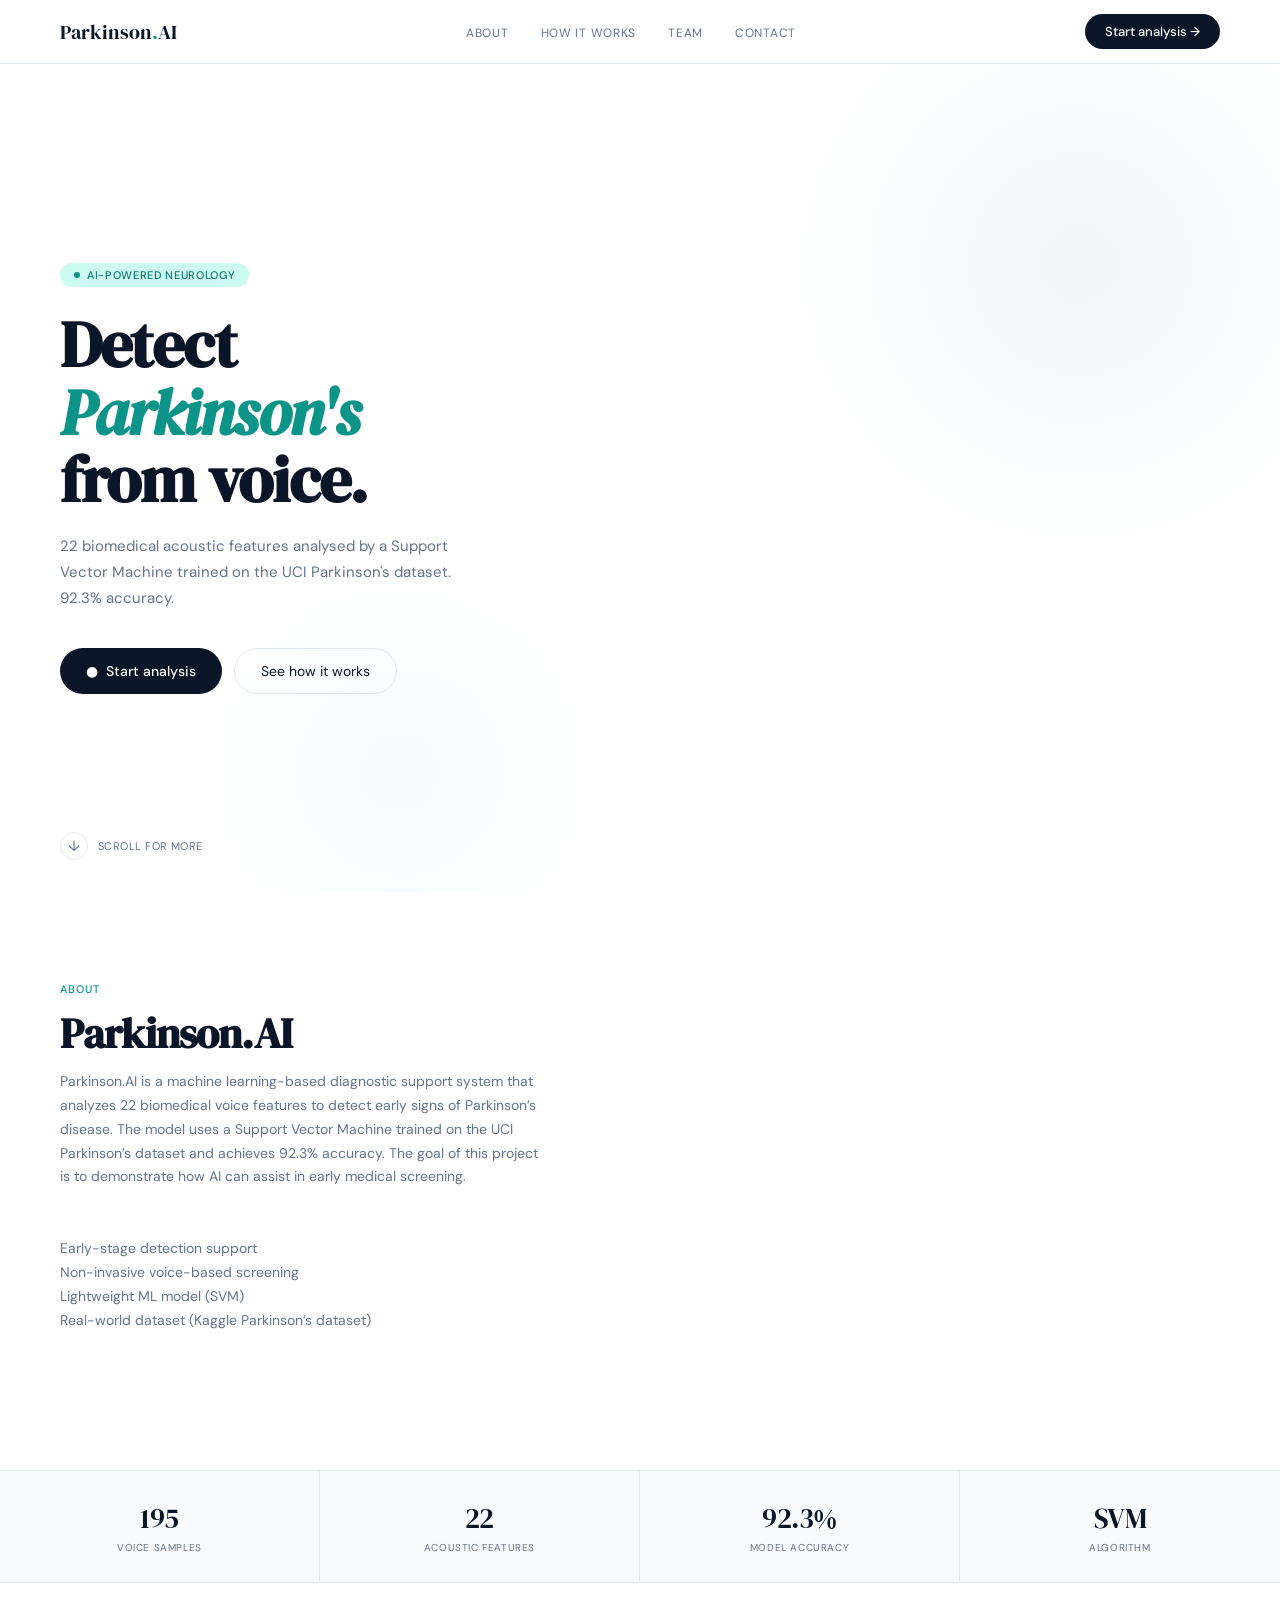
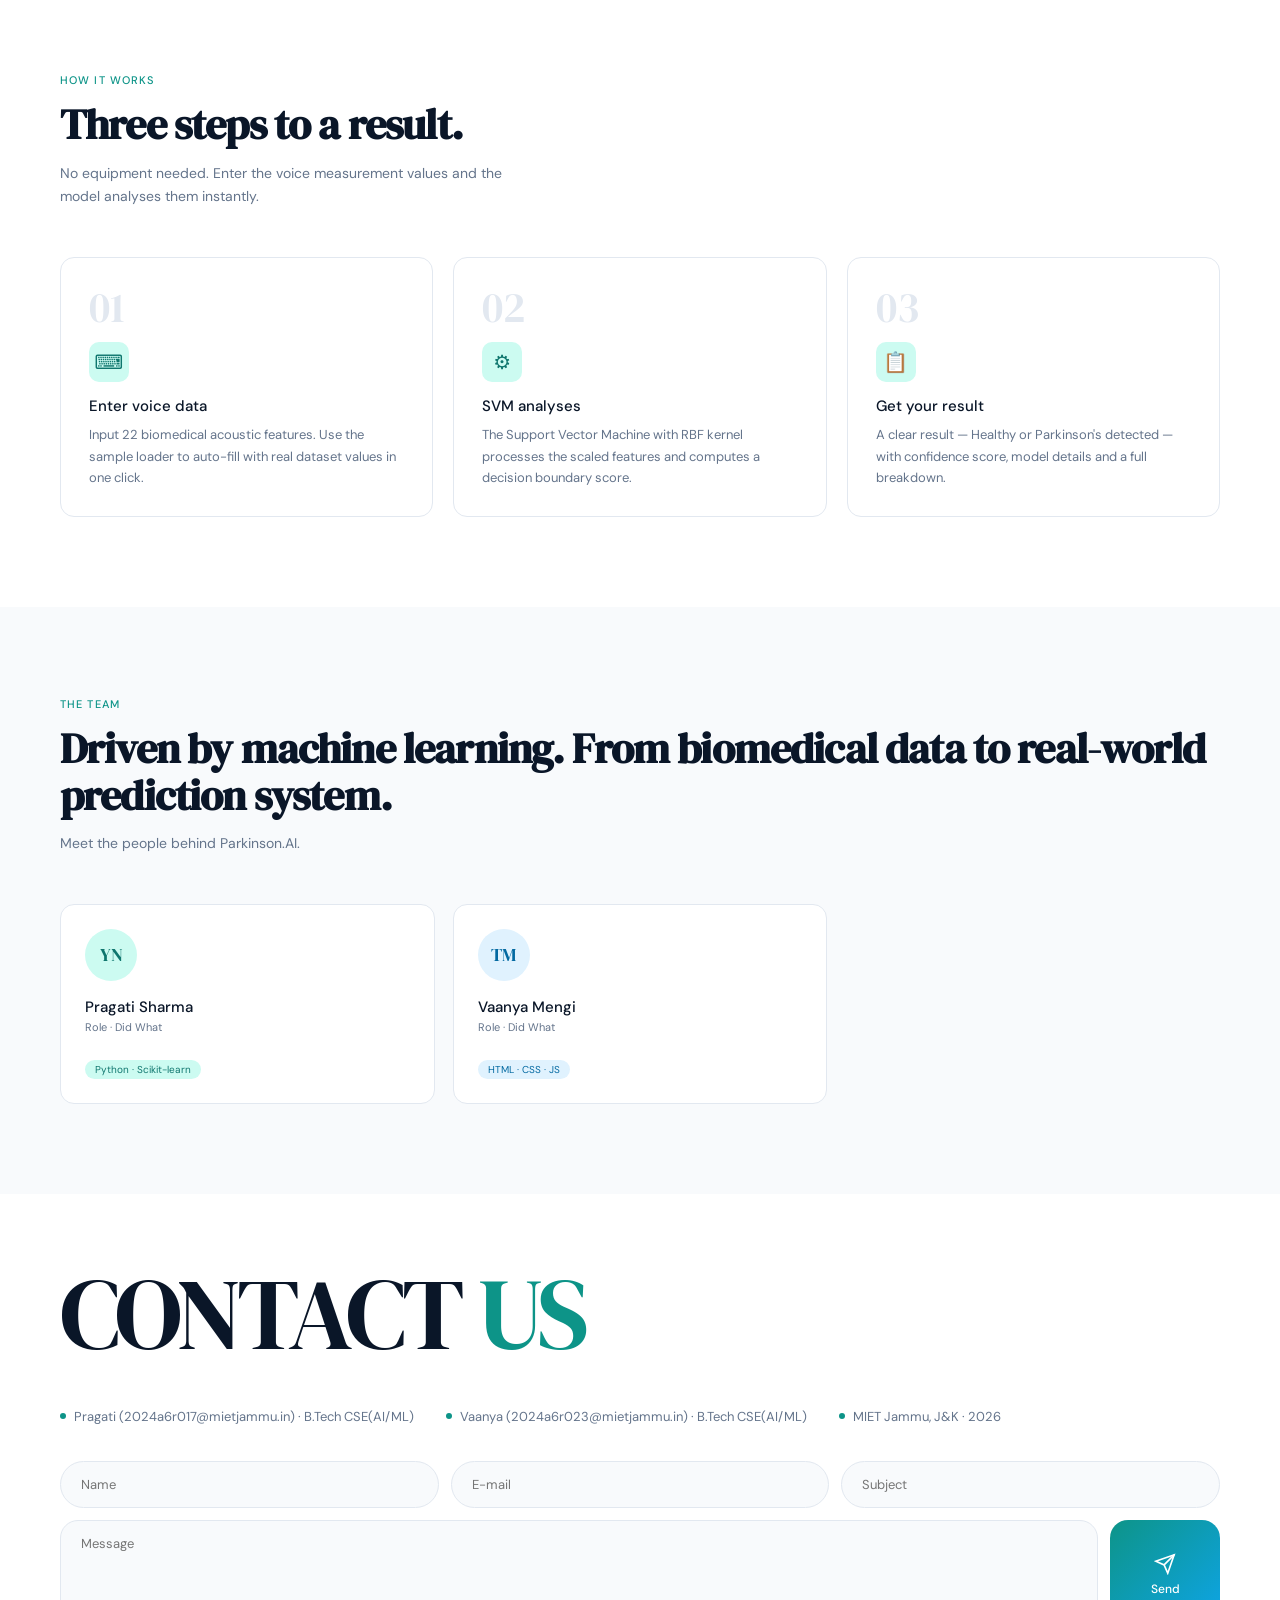
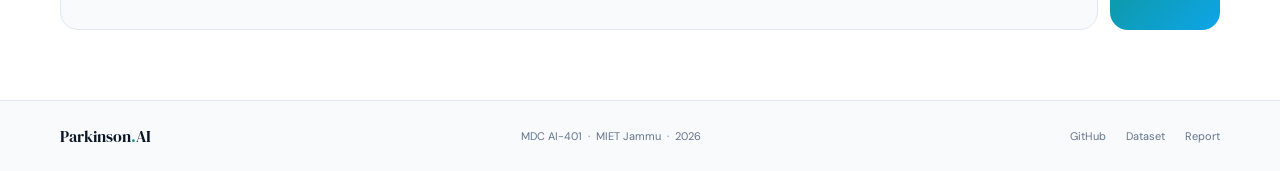
==== backend/templates/index.html @ 950238b2 "first code" ====
<!DOCTYPE html>
<html lang="en">
<head>
  <meta charset="UTF-8">
  <meta name="viewport" content="width=device-width, initial-scale=1.0">
  <title>Parkinson.AI — Voice-based Detection</title>
  <link rel="preconnect" href="https://fonts.googleapis.com">
  <link rel="preconnect" href="https://fonts.gstatic.com" crossorigin>
  <link
    href="https://fonts.googleapis.com/css2?family=DM+Sans:ital,opsz,wght@0,9..40,300;0,9..40,400;0,9..40,500;0,9..40,700&family=DM+Serif+Display:ital@0;1&display=swap"
    rel="stylesheet">
  <style>
    *,
    *::before,
    *::after {
      box-sizing: border-box;
      margin: 0;
      padding: 0
    }

    :root {
      --teal: #0d9488;
      --teal-lt: #ccfbf1;
      --teal-dk: #0f766e;
      --blue: #0ea5e9;
      --blue-lt: #e0f2fe;
      --blue-dk: #0369a1;
      --ink: #0a1628;
      --ink2: #1e3a5f;
      --muted: #64748b;
      --border: #e2e8f0;
      --bg: #f8fafc;
      --white: #ffffff;
      --radius: 14px;
      --font-display: 'DM Serif Display', Georgia, serif;
      --font-body: 'DM Sans', system-ui, sans-serif;
    }

    html {
      scroll-behavior: smooth
    }

    body {
        font-family: var(--font-body);
        background: var(--white);
        color: var(--ink);
        overflow-x: hidden;
        transition: opacity 0.3s ease;
    }

    ::-webkit-scrollbar {
      width: 4px
    }

    ::-webkit-scrollbar-track {
      background: var(--bg)
    }

    ::-webkit-scrollbar-thumb {
      background: var(--teal);
      border-radius: 4px
    }

    /* NAV */
    nav {
      position: sticky;
      top: 0;
      z-index: 100;
      display: flex;
      align-items: center;
      justify-content: space-between;
      padding: 0 60px;
      height: 64px;
      background: rgba(255, 255, 255, 0.9);
      backdrop-filter: blur(16px);
      border-bottom: 0.5px solid var(--border)
    }

    .nav-logo {
      font-family: var(--font-display);
      font-size: 20px;
      color: var(--ink);
      text-decoration: none
    }

    .nav-logo span {
      color: var(--teal)
    }

    .nav-links {
      display: flex;
      gap: 32px;
      list-style: none
    }

    .nav-links a {
      font-size: 12px;
      color: var(--muted);
      text-decoration: none;
      text-transform: uppercase;
      letter-spacing: .06em;
      transition: color .2s
    }

    .nav-links a:hover {
      color: var(--teal)
    }

    .nav-cta {
      background: var(--ink);
      color: #fff;
      border: none;
      padding: 9px 20px;
      border-radius: 24px;
      font-family: var(--font-body);
      font-size: 13px;
      font-weight: 500;
      cursor: pointer;
      transition: all .25s;
      text-decoration: none;
      display: inline-flex;
      align-items: center;
      gap: 6px
    }

    .nav-cta:hover {
      background: var(--teal);
      transform: translateY(-1px)
    }

    /* HERO */
    #hero-video {
      position: absolute;
      top: 0;
      right: 0;
      width: 60%;
      height: 100%;
      z-index: 0;
      pointer-events: none;
      object-fit: cover;
      opacity: 0.85;

      mask-image: linear-gradient(to left,
          rgba(0, 0, 0, 1) 40%,
          transparent 100%);

      -webkit-mask-image: linear-gradient(to left,
          rgba(0, 0, 0, 1) 40%,
          transparent 100%);
    }

    #hero-video {
      animation: zoomVideo 20s ease-in-out infinite alternate;
    }

    @keyframes zoomVideo {
      from {
        transform: scale(1);
      }

      to {
        transform: scale(1.08);
      }
    }

    .hero {
      min-height: 92vh;
      display: flex;
      align-items: center;
      padding: 0 60px;
      background: var(--white);
      position: relative;
      overflow: hidden;
    }

    .hero::before {
      content: '';
      position: absolute;
      top: -100px;
      right: -100px;
      width: 600px;
      height: 600px;
      border-radius: 50%;
      background: radial-gradient(circle, rgba(13, 148, 136, .07) 0%, transparent 70%);
      pointer-events: none
    }

    .hero::after {
      content: '';
      position: absolute;
      bottom: -80px;
      left: 200px;
      width: 400px;
      height: 400px;
      border-radius: 50%;
      background: radial-gradient(circle, rgba(14, 165, 233, .05) 0%, transparent 70%);
      pointer-events: none
    }

    .hero-left {
      position: relative;
      z-index: 2;
      max-width: 520px
    }

    .hero-tag {
      display: inline-flex;
      align-items: center;
      gap: 7px;
      background: var(--teal-lt);
      color: var(--teal-dk);
      font-size: 11px;
      font-weight: 500;
      letter-spacing: .06em;
      text-transform: uppercase;
      padding: 5px 14px;
      border-radius: 20px;
      margin-bottom: 24px
    }

    .hero-tag-dot {
      width: 6px;
      height: 6px;
      border-radius: 50%;
      background: var(--teal);
      animation: pulse 2s ease-in-out infinite
    }

    .hero-h1 {
      font-family: var(--font-display);
      font-size: clamp(42px, 5vw, 64px);
      line-height: 1.05;
      letter-spacing: -.02em;
      color: var(--ink);
      margin-bottom: 20px
    }

    .hero-h1 em {
      font-style: italic;
      color: var(--teal)
    }

    .hero-p {
      font-size: 15px;
      color: var(--muted);
      line-height: 1.75;
      margin-bottom: 36px;
      max-width: 400px
    }

    .hero-btns {
      display: flex;
      gap: 12px;
      flex-wrap: wrap
    }

    .btn-primary {
      background: var(--ink);
      color: #fff;
      border: none;
      padding: 13px 26px;
      border-radius: 28px;
      font-family: var(--font-body);
      font-size: 14px;
      font-weight: 500;
      cursor: pointer;
      transition: all .25s;
      display: inline-flex;
      align-items: center;
      gap: 8px;
      text-decoration: none
    }

    .btn-primary:hover {
      background: var(--teal);
      transform: translateY(-2px)
    }

    .btn-outline {
      background: transparent;
      color: var(--ink);
      border: 1px solid var(--border);
      padding: 13px 26px;
      border-radius: 28px;
      font-family: var(--font-body);
      font-size: 14px;
      font-weight: 400;
      cursor: pointer;
      transition: all .25s;
      text-decoration: none;
      display: inline-flex;
      align-items: center
    }

    .btn-outline:hover {
      border-color: var(--teal);
      color: var(--teal)
    }

    .hero-right {
      display: flex;
      align-items: center;
      justify-content: center;
      position: relative;
      z-index: 2;
      height: 500px
    }

    .neuron-canvas {
      position: relative;
      width: 340px;
      height: 340px
    }

    .neuron-canvas img,
    .neuron-canvas video {
      width: 100%;
      height: 100%;
      object-fit: contain;
      border-radius: 50%
    }

    .neuron-ring {
      position: absolute;
      inset: -20px;
      border-radius: 50%;
      border: 1px solid rgba(13, 148, 136, .15);
      animation: spin-slow 20s linear infinite
    }

    .neuron-ring2 {
      position: absolute;
      inset: -44px;
      border-radius: 50%;
      border: 0.5px dashed rgba(14, 165, 233, .12);
      animation: spin-slow 35s linear infinite reverse
    }

    .neuron-dot {
      position: absolute;
      width: 9px;
      height: 9px;
      border-radius: 50%;
      background: var(--teal);
      top: -4px;
      left: calc(50% - 4px)
    }

    .neuron-dot2 {
      position: absolute;
      width: 7px;
      height: 7px;
      border-radius: 50%;
      background: var(--blue);
      top: -4px;
      left: calc(50% - 3px)
    }

    .hero-placeholder {
      width: 100%;
      height: 100%;
      border-radius: 50%;
      background: linear-gradient(135deg, var(--teal-lt), var(--blue-lt));
      display: flex;
      align-items: center;
      justify-content: center;
      flex-direction: column;
      gap: 10px
    }

    .placeholder-text {
      font-size: 11px;
      color: var(--teal-dk);
      opacity: .7;
      text-align: center;
      padding: 0 30px;
      line-height: 1.6
    }

    .scroll-hint {
      position: absolute;
      bottom: 32px;
      left: 60px;
      display: flex;
      align-items: center;
      gap: 10px;
      font-size: 11px;
      color: var(--muted);
      letter-spacing: .04em;
      text-transform: uppercase
    }

    .scroll-arrow {
      width: 28px;
      height: 28px;
      border-radius: 50%;
      border: 1px solid var(--border);
      display: flex;
      align-items: center;
      justify-content: center;
      font-size: 14px;
      color: var(--muted);
      animation: bounce 2s ease-in-out infinite
    }

    /* STATS */
    .stats-row {
      display: grid;
      grid-template-columns: repeat(4, 1fr);
      border-top: 0.5px solid var(--border);
      border-bottom: 0.5px solid var(--border);
      background: var(--bg)
    }

    .stat-cell {
      padding: 28px 20px;
      text-align: center;
      border-right: 0.5px solid var(--border);
      transition: background .25s;
      cursor: default
    }

    .stat-cell:last-child {
      border-right: none
    }

    .stat-cell:hover {
      background: var(--teal-lt)
    }

    .stat-val {
      font-family: var(--font-display);
      font-size: 28px;
      color: var(--ink);
      letter-spacing: -.02em
    }

    .stat-lbl {
      font-size: 10px;
      color: var(--muted);
      margin-top: 4px;
      text-transform: uppercase;
      letter-spacing: .06em
    }

    /* SECTIONS */
    .section {
      padding: 90px 60px
    }

    .section-alt {
      padding: 90px 60px;
      background: var(--bg)
    }

    .sec-eyebrow {
      font-size: 11px;
      color: var(--teal);
      text-transform: uppercase;
      letter-spacing: .1em;
      margin-bottom: 14px;
      font-weight: 500
    }

    .sec-h {
      font-family: var(--font-display);
      font-size: clamp(28px, 4vw, 42px);
      color: var(--ink);
      letter-spacing: -.02em;
      line-height: 1.1;
      margin-bottom: 14px
    }

    .sec-sub {
      font-size: 14px;
      color: var(--muted);
      line-height: 1.7;
      max-width: 480px;
      margin-bottom: 48px
    }

    /* HOW IT WORKS */
    .how-grid {
      display: grid;
      grid-template-columns: repeat(3, 1fr);
      gap: 20px
    }

    .how-card {
      background: var(--white);
      border: 0.5px solid var(--border);
      border-radius: var(--radius);
      padding: 28px;
      transition: all .3s ease;
      position: relative;
      overflow: hidden
    }

    .how-card::before {
      content: '';
      position: absolute;
      top: 0;
      left: 0;
      right: 0;
      height: 3px;
      background: linear-gradient(90deg, var(--teal), var(--blue));
      transform: scaleX(0);
      transform-origin: left;
      transition: transform .3s ease
    }

    .how-card:hover {
      transform: translateY(-4px);
      border-color: rgba(13, 148, 136, .3)
    }

    .how-card:hover::before {
      transform: scaleX(1)
    }

    .how-num {
      font-family: var(--font-display);
      font-size: 42px;
      color: var(--border);
      line-height: 1;
      margin-bottom: 14px
    }

    .how-icon {
      width: 40px;
      height: 40px;
      border-radius: 10px;
      background: var(--teal-lt);
      display: flex;
      align-items: center;
      justify-content: center;
      margin-bottom: 14px;
      font-size: 20px;
      color: var(--teal-dk);
      transition: all .25s
    }

    .how-card:hover .how-icon {
      background: var(--teal);
      color: #fff
    }

    .how-h {
      font-size: 15px;
      font-weight: 500;
      color: var(--ink);
      margin-bottom: 8px
    }

    .how-p {
      font-size: 13px;
      color: var(--muted);
      line-height: 1.65
    }

    /* TEAM */
    .team-grid {
      display: grid;
      grid-template-columns: repeat(3, 1fr);
      gap: 18px
    }

    .team-card {
      background: var(--white);
      border: 0.5px solid var(--border);
      border-radius: var(--radius);
      padding: 24px;
      transition: all .3s ease;
      cursor: default;
      overflow: hidden
    }

    .team-card:hover {
      border-color: rgba(13, 148, 136, .4);
      transform: translateY(-5px);
      box-shadow: 0 16px 40px rgba(13, 148, 136, .08)
    }

    .team-avatar {
      width: 52px;
      height: 52px;
      border-radius: 50%;
      display: flex;
      align-items: center;
      justify-content: center;
      font-family: var(--font-display);
      font-size: 18px;
      margin-bottom: 16px
    }

    .av-teal {
      background: var(--teal-lt);
      color: var(--teal-dk)
    }

    .av-blue {
      background: var(--blue-lt);
      color: var(--blue-dk)
    }

    .av-ink {
      background: #e8edf5;
      color: var(--ink2)
    }

    .team-name {
      font-size: 15px;
      font-weight: 500;
      color: var(--ink);
      margin-bottom: 3px
    }

    .team-role {
      font-size: 11px;
      color: var(--muted);
      margin-bottom: 14px
    }

    .team-bio {
      font-size: 12px;
      color: var(--muted);
      line-height: 1.65;
      max-height: 0;
      overflow: hidden;
      opacity: 0;
      transition: all .35s ease
    }

    .team-card:hover .team-bio {
      max-height: 80px;
      opacity: 1
    }

    .team-pill {
      display: inline-flex;
      align-items: center;
      gap: 4px;
      font-size: 10px;
      padding: 3px 10px;
      border-radius: 20px;
      margin-top: 12px
    }

    .pill-teal {
      background: var(--teal-lt);
      color: var(--teal-dk)
    }

    .pill-blue {
      background: var(--blue-lt);
      color: var(--blue-dk)
    }

    .pill-ink {
      background: #e8edf5;
      color: var(--ink2)
    }

    /* CONTACT */
    .contact-section {
      background: var(--white);
      overflow: hidden
    }

    .contact-giant {
      padding: 70px 60px 0;
      font-family: var(--font-display);
      font-size: clamp(52px, 9vw, 100px);
      font-weight: 400;
      color: var(--ink);
      letter-spacing: -.04em;
      line-height: 1
    }

    .contact-giant span {
      color: var(--teal)
    }

    .contact-form-wrap {
      padding: 44px 60px 70px
    }

    .contact-info-row {
      display: flex;
      gap: 32px;
      margin-bottom: 36px;
      flex-wrap: wrap
    }

    .ci-item {
      display: flex;
      align-items: center;
      gap: 8px;
      font-size: 13px;
      color: var(--muted)
    }

    .ci-dot {
      width: 6px;
      height: 6px;
      border-radius: 50%;
      background: var(--teal)
    }

    .contact-grid {
      display: grid;
      grid-template-columns: 1fr 1fr 1fr;
      gap: 12px;
      margin-bottom: 12px
    }

    .cf-input {
      background: var(--bg);
      border: 0.5px solid var(--border);
      border-radius: 28px;
      padding: 14px 20px;
      font-family: var(--font-body);
      font-size: 13px;
      color: var(--ink);
      outline: none;
      transition: all .2s;
      width: 100%
    }

    .cf-input:focus {
      border-color: var(--teal);
      background: var(--teal-lt)
    }

    .contact-bottom {
      display: grid;
      grid-template-columns: 1fr auto;
      gap: 12px;
      align-items: stretch
    }

    .cf-textarea {
      background: var(--bg);
      border: 0.5px solid var(--border);
      border-radius: 18px;
      padding: 14px 20px;
      width: 100%;
      font-family: var(--font-body);
      font-size: 13px;
      color: var(--ink);
      outline: none;
      resize: none;
      height: 110px;
      transition: all .2s
    }

    .cf-textarea:focus {
      border-color: var(--teal);
      background: var(--teal-lt)
    }

    .cf-send-btn {
      background: linear-gradient(135deg, var(--teal), var(--blue));
      border: none;
      border-radius: 18px;
      width: 110px;
      cursor: pointer;
      display: flex;
      flex-direction: column;
      align-items: center;
      justify-content: center;
      gap: 6px;
      transition: all .25s;
      color: #fff;
      font-family: var(--font-body);
      font-size: 12px;
      font-weight: 500
    }

    .cf-send-btn:hover {
      transform: scale(1.04);
      opacity: .92
    }

    .cf-send-btn svg {
      width: 22px;
      height: 22px;
      stroke: #fff;
      fill: none;
      stroke-width: 1.8
    }

    /* FOOTER */
    footer {
      border-top: 0.5px solid var(--border);
      padding: 24px 60px;
      display: flex;
      align-items: center;
      justify-content: space-between;
      background: var(--bg)
    }

    .footer-logo {
      font-family: var(--font-display);
      font-size: 16px;
      color: var(--ink)
    }

    .footer-logo span {
      color: var(--teal)
    }

    .footer-note {
      font-size: 11px;
      color: var(--muted)
    }

    .footer-links {
      display: flex;
      gap: 20px
    }

    .footer-links a {
      font-size: 11px;
      color: var(--muted);
      text-decoration: none;
      transition: color .2s
    }

    .footer-links a:hover {
      color: var(--teal)
    }

    /* ANIMATIONS */
    @keyframes pulse {

      0%,
      100% {
        opacity: 1
      }

      50% {
        opacity: .4
      }
    }

    @keyframes bounce {

      0%,
      100% {
        transform: translateY(0)
      }

      50% {
        transform: translateY(5px)
      }
    }

    @keyframes spin-slow {
      from {
        transform: rotate(0deg)
      }

      to {
        transform: rotate(360deg)
      }
    }

    @keyframes fadeUp {
      from {
        opacity: 0;
        transform: translateY(28px)
      }

      to {
        opacity: 1;
        transform: translateY(0)
      }
    }

    .fade-up {
      animation: fadeUp .7s ease both
    }

    .delay-1 {
      animation-delay: .1s
    }

    .delay-2 {
      animation-delay: .2s
    }

    .delay-3 {
      animation-delay: .3s
    }

    .delay-4 {
      animation-delay: .45s
    }

    /* RESPONSIVE */
    @media(max-width:768px) {
      nav {
        padding: 0 20px
      }

      .nav-links {
        display: none
      }

      .hero {
        grid-template-columns: 1fr;
        padding: 60px 20px;
        min-height: auto
      }

      #hero-video {
        width: 100%;
        opacity: 0.35;
      }

      .hero-right {
        height: 260px
      }

      .neuron-canvas {
        width: 220px;
        height: 220px
      }

      .stats-row {
        grid-template-columns: repeat(2, 1fr)
      }

      .section,
      .section-alt {
        padding: 60px 20px
      }

      .how-grid,
      .team-grid {
        grid-template-columns: 1fr
      }

      .contact-giant {
        font-size: 48px;
        padding: 40px 20px 0
      }

      .contact-form-wrap {
        padding: 28px 20px 50px
      }

      .contact-grid {
        grid-template-columns: 1fr
      }

      footer {
        padding: 20px;
        flex-direction: column;
        gap: 12px;
        text-align: center
      }

      .scroll-hint {
        display: none
      }
    }
  </style>
</head>

<body>

  <nav>
    <a class="nav-logo" href="#">Parkinson<span>.</span>AI</a>
    <ul class="nav-links">
      <li><a href="#about">About</a></li>
      <li><a href="#how">How it works</a></li>
      <li><a href="#team">Team</a></li>
      <li><a href="#contact">Contact</a></li>
    </ul>
    <!-- REPLACE href with your Streamlit URL -->
    <a class="nav-cta" href="analysis.html">Start analysis &#8594;</a>
  </nav>

  <!-- HERO -->
  <section class="hero" id="top">

    <!-- Background Video -->
    <video id="hero-video" autoplay loop muted playsinline>
        <source src="/backend/static/Neuron.mp4" type="video/mp4">
        Your browser does not support the video tag.
    </video>

    <div class="hero-left">
      <div class="hero-tag fade-up">
        <div class="hero-tag-dot"></div>
        AI-powered neurology
      </div>

      <h1 class="hero-h1 fade-up delay-1">
        Detect<br>
        <em>Parkinson's</em><br>
        from voice.
      </h1>

      <p class="hero-p fade-up delay-2">
        22 biomedical acoustic features analysed by a Support Vector Machine trained on the UCI Parkinson's dataset.
        92.3% accuracy.
      </p>

      <div class="hero-btns fade-up delay-3">
        <a class="btn-primary" href="analysis.html">&#9679;&nbsp; Start analysis</a>

        <a class="btn-outline" href="#how">
          See how it works
        </a>
      </div>
    </div>

    <div class="scroll-hint">
      <div class="scroll-arrow">&#8595;</div>
      Scroll for more
    </div>

  </section>
  <!--About -->
  <section class="section" id="about">
  <div class="sec-eyebrow">About</div>
  <h2 class="sec-h">Parkinson.AI</h2>
  <p class="sec-sub">
    Parkinson.AI is a machine learning-based diagnostic support system that analyzes 22 biomedical voice features to detect early signs of Parkinson’s disease.
    The model uses a Support Vector Machine trained on the UCI Parkinson’s dataset and achieves 92.3% accuracy. 
    The goal of this project is to demonstrate how AI can assist in early medical screening.
  </p>
  <p class="sec-sub">
  <span> Early-stage detection support</span><br>
  <span> Non-invasive voice-based screening</span><br>
  <span> Lightweight ML model (SVM)</span><br>
  <span> Real-world dataset (Kaggle Parkinson’s dataset)</span>
</p>
  </section>
  <!-- STATS -->
  <div class="stats-row">
    <div class="stat-cell">
      <div class="stat-val">195</div>
      <div class="stat-lbl">Voice samples</div>
    </div>
    <div class="stat-cell">
      <div class="stat-val">22</div>
      <div class="stat-lbl">Acoustic features</div>
    </div>
    <div class="stat-cell">
      <div class="stat-val">92.3%</div>
      <div class="stat-lbl">Model accuracy</div>
    </div>
    <div class="stat-cell">
      <div class="stat-val">SVM</div>
      <div class="stat-lbl">Algorithm</div>
    </div>
  </div>

  <!-- HOW IT WORKS -->
  <section class="section" id="how">
    <div class="sec-eyebrow">How it works</div>
    <h2 class="sec-h">Three steps to a result.</h2>
    <p class="sec-sub">No equipment needed. Enter the voice measurement values and the model analyses them instantly.
    </p>
    <div class="how-grid">
      <div class="how-card">
        <div class="how-num">01</div>
        <div class="how-icon">&#9000;</div>
        <div class="how-h">Enter voice data</div>
        <div class="how-p">Input 22 biomedical acoustic features. Use the sample loader to auto-fill with real dataset
          values in one click.</div>
      </div>
      <div class="how-card">
        <div class="how-num">02</div>
        <div class="how-icon">&#9881;</div>
        <div class="how-h">SVM analyses</div>
        <div class="how-p">The Support Vector Machine with RBF kernel processes the scaled features and computes a
          decision boundary score.</div>
      </div>
      <div class="how-card">
        <div class="how-num">03</div>
        <div class="how-icon">&#128203;</div>
        <div class="how-h">Get your result</div>
        <div class="how-p">A clear result — Healthy or Parkinson's detected — with confidence score, model details and a
          full breakdown.</div>
      </div>
    </div>
  </section>

  <!-- TEAM -->
  <section class="section-alt" id="team">
    <div class="sec-eyebrow">The team</div>
    <h2 class="sec-h">Driven by machine learning. From biomedical data to real-world prediction system.</h2>
    <p class="sec-sub">Meet the people behind Parkinson.AI.</p>
    <div class="team-grid">

      <div class="team-card">
        <!-- REPLACE: initials in avatar, name, role, bio, skill -->
        <div class="team-avatar av-teal">YN</div>
        <div class="team-name">Pragati Sharma</div>
        <div class="team-role">Role &middot; Did What </div>
        <div class="team-bio">Bio </div>
        <span class="team-pill pill-teal">Python &middot; Scikit-learn</span>
      </div>

      <div class="team-card">
        <!-- REPLACE: initials in avatar, name, role, bio, skill -->
        <div class="team-avatar av-blue">TM</div>
        <div class="team-name">Vaanya Mengi</div>
        <div class="team-role">Role &middot; Did What</div>
        <div class="team-bio">Bio </div>
        <span class="team-pill pill-blue">HTML &middot; CSS &middot; JS</span>
      </div>

    </div>
  </section>

  <!-- CONTACT -->
  <section class="contact-section" id="contact">
    <div class="contact-giant">CONTACT <span>US</span></div>
    <div class="contact-form-wrap">
      <div class="contact-info-row">
        <!-- REPLACE with your real details -->
        <div class="ci-item">
          <div class="ci-dot"></div>Pragati (2024a6r017@mietjammu.in) &middot; B.Tech CSE(AI/ML)
        </div>
        <div class="ci-item">
          <div class="ci-dot"></div>Vaanya (2024a6r023@mietjammu.in) &middot; B.Tech CSE(AI/ML)
        </div>
        <div class="ci-item">
          <div class="ci-dot"></div>MIET Jammu, J&amp;K &middot; 2026
        </div>
      </div>
      <div class="contact-grid">
        <input class="cf-input" type="text" placeholder="Name" />
        <input class="cf-input" type="email" placeholder="E-mail" />
        <input class="cf-input" type="text" placeholder="Subject" />
      </div>
      <div class="contact-bottom">
        <textarea class="cf-textarea" placeholder="Message"></textarea>
        <button class="cf-send-btn" onclick="handleSend(this)">
          <svg viewBox="0 0 24 24">
            <line x1="22" y1="2" x2="11" y2="13" />
            <polygon points="22 2 15 22 11 13 2 9 22 2" />
          </svg>
          Send
        </button>
      </div>
    </div>
  </section>

  <!-- FOOTER -->
  <footer>
    <div class="footer-logo">Parkinson<span>.</span>AI</div>
    <div class="footer-note">MDC AI-401 &nbsp;&middot;&nbsp; MIET Jammu &nbsp;&middot;&nbsp; 2026</div>
    <div class="footer-links">
      <!-- REPLACE with your GitHub URL -->
      <a href="YOUR_GITHUB_URL" target="_blank">GitHub</a>
      <a href="https://www.kaggle.com/datasets/thecansin/parkinsons-data-set" target="_blank">Dataset</a>
      <a href="report.pdf">Report</a>
    </div>
  </footer>

  <script>
    // Scroll-triggered fade-up for cards
    const observer = new IntersectionObserver((entries) => {
      entries.forEach(e => {
        if (e.isIntersecting) {
          e.target.style.opacity = '1';
          e.target.style.transform = 'translateY(0)';
        }
      });
    }, { threshold: 0.1 });

    document.querySelectorAll('.how-card, .team-card, .stat-cell').forEach((el, i) => {
      el.style.opacity = '0';
      el.style.transform = 'translateY(22px)';
      el.style.transition = 'opacity .55s ease, transform .55s ease';
      el.style.transitionDelay = (i % 3) * 0.12 + 's';
      observer.observe(el);
    });

    // Send button feedback
    function handleSend(btn) {
    const nameInput = document.querySelector(".cf-input");
    const name = nameInput.value || "User";

    alert("Thanks " + name + "! Your message has been sent successfully.");

    btn.style.background = 'var(--teal)';
    btn.innerHTML = 'Sent!';

    setTimeout(() => {
      btn.style.background = 'linear-gradient(135deg,#0d9488,#0ea5e9)';
      btn.innerHTML = `
        <svg viewBox="0 0 24 24" style="width:22px;height:22px;stroke:#fff;fill:none;stroke-width:1.8">
          <line x1="22" y1="2" x2="11" y2="13"/>
          <polygon points="22 2 15 22 11 13 2 9 22 2"/>
        </svg>
        Send
      `;
    }, 2500);
  }
  </script>
</body>

<script>
document.querySelectorAll('a[href="analysis.html"]').forEach(button => {
  button.addEventListener("click", function (e) {
    e.preventDefault();

    document.body.style.opacity = "0";

    setTimeout(() => {
      window.location.href = "analysis.html";
    }, 300);
  });
});
</script>

</html>
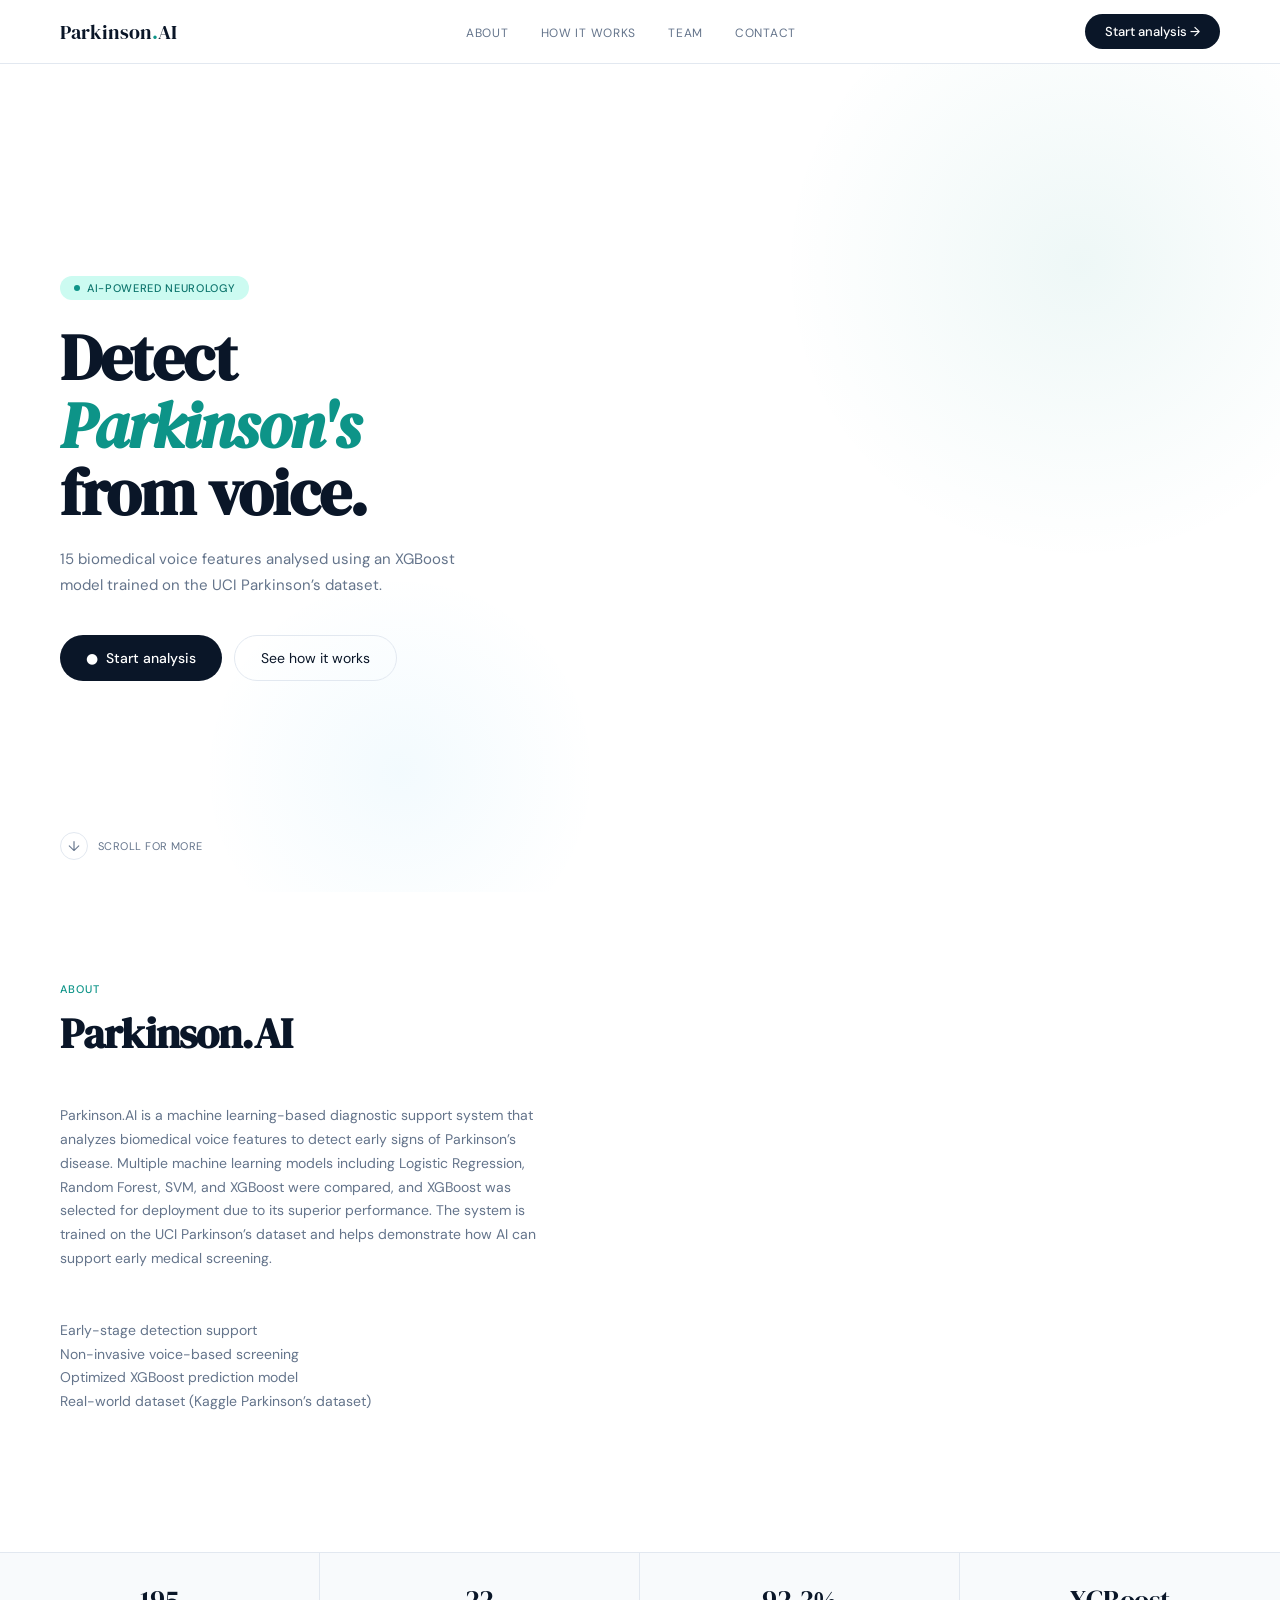
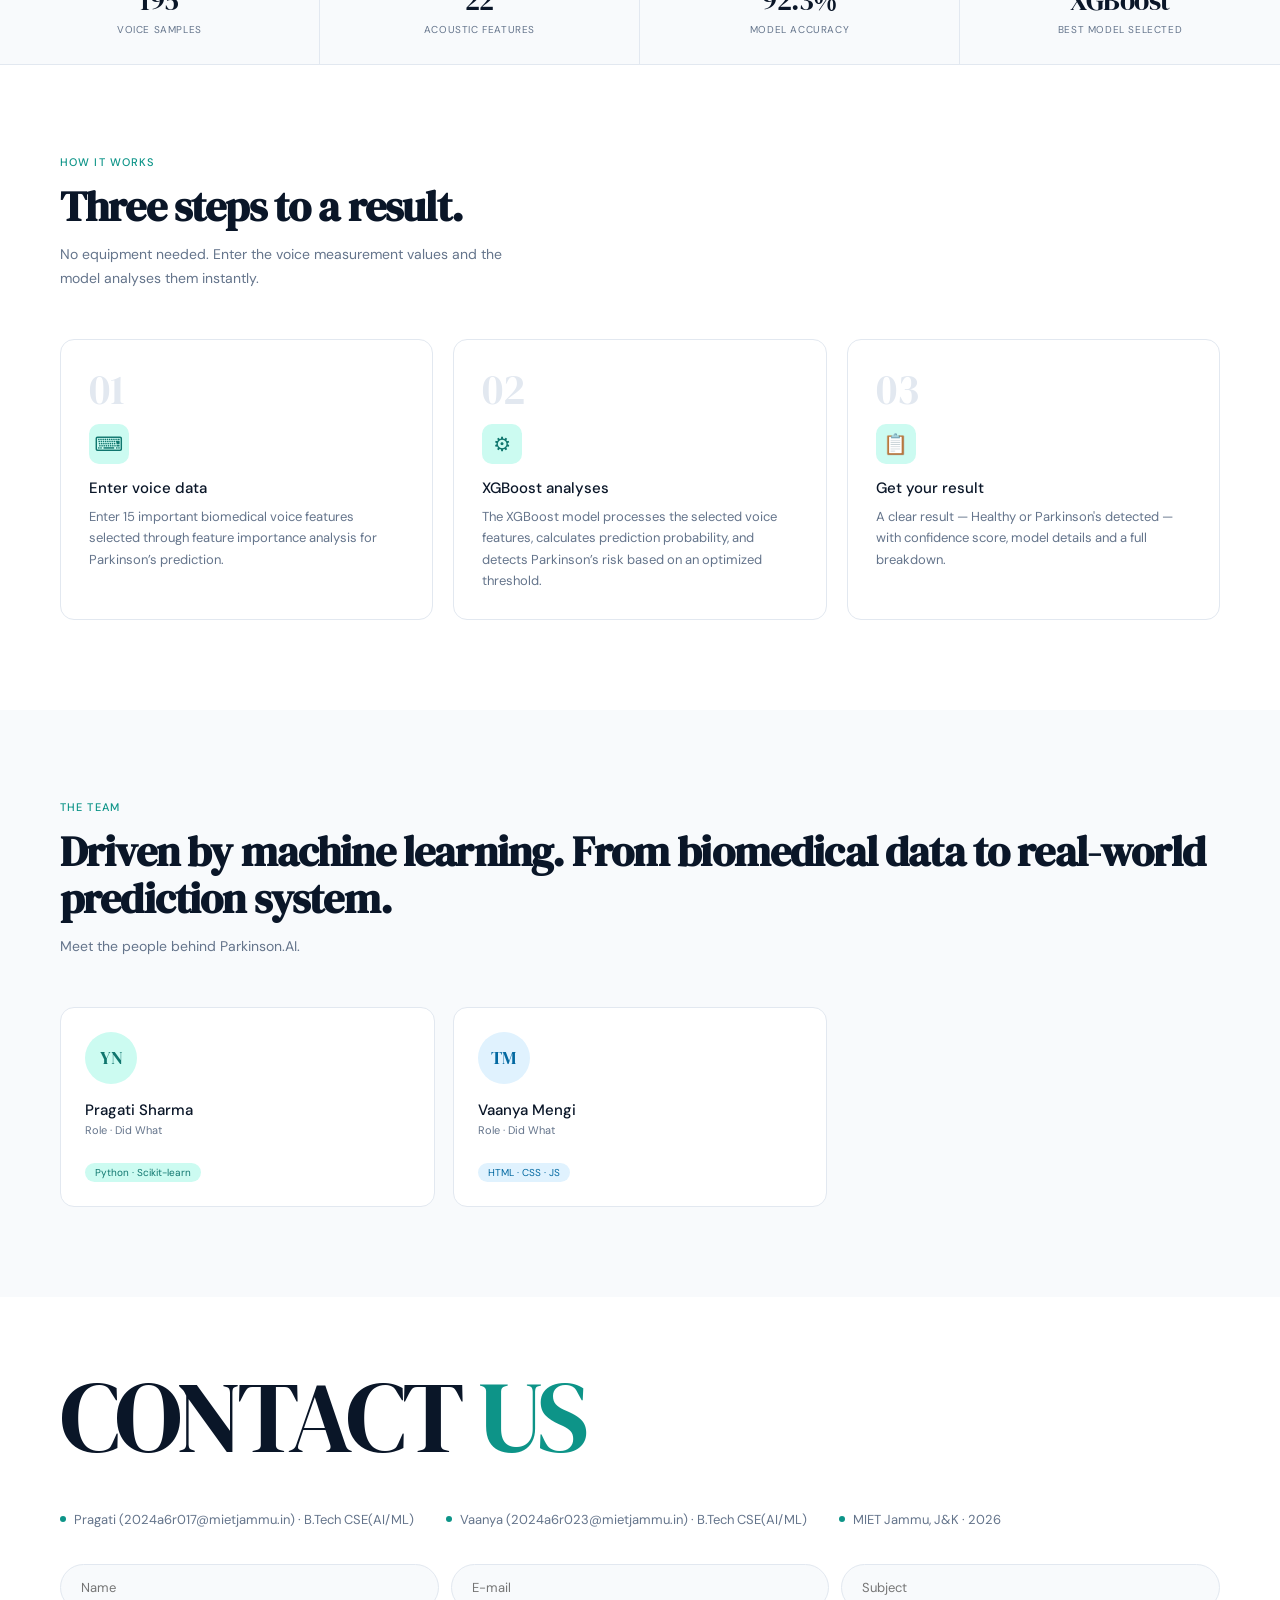
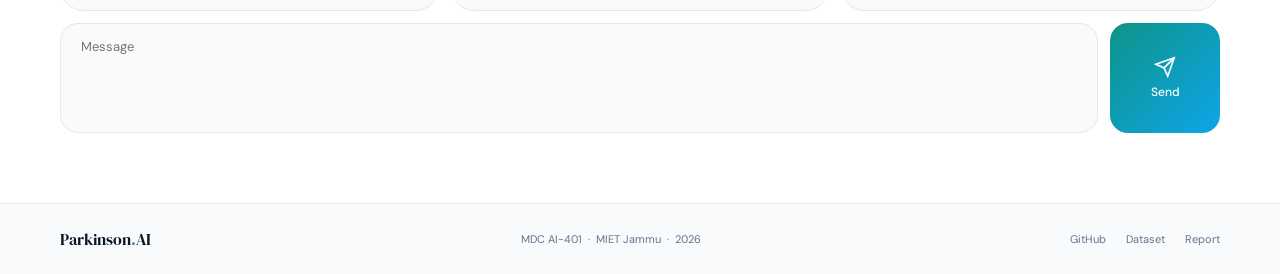
==== commit 4d6c257a: "correct value" ====
--- a/backend/templates/index.html
+++ b/backend/templates/index.html
@@ -980,7 +980,7 @@
       <li><a href="#contact">Contact</a></li>
     </ul>
     <!-- REPLACE href with your Streamlit URL -->
-    <a class="nav-cta" href="analysis.html">Start analysis &#8594;</a>
+    <a class="nav-cta" href="/analysis">Start analysis &#8594;</a>
   </nav>
 
   <!-- HERO -->
@@ -988,10 +988,9 @@
 
     <!-- Background Video -->
     <video id="hero-video" autoplay loop muted playsinline>
-        <source src="/backend/static/Neuron.mp4" type="video/mp4">
+        <source src="/static/Neuron.mp4" type="video/mp4">
         Your browser does not support the video tag.
     </video>
-
     <div class="hero-left">
       <div class="hero-tag fade-up">
         <div class="hero-tag-dot"></div>
@@ -1005,12 +1004,12 @@
       </h1>
 
       <p class="hero-p fade-up delay-2">
-        22 biomedical acoustic features analysed by a Support Vector Machine trained on the UCI Parkinson's dataset.
-        92.3% accuracy.
+  15 biomedical voice features analysed using an XGBoost model trained on the UCI Parkinson’s dataset.
+  
       </p>
 
       <div class="hero-btns fade-up delay-3">
-        <a class="btn-primary" href="analysis.html">&#9679;&nbsp; Start analysis</a>
+        <a class="btn-primary" href="/analysis">&#9679;&nbsp; Start analysis</a>
 
         <a class="btn-outline" href="#how">
           See how it works
@@ -1029,14 +1028,16 @@
   <div class="sec-eyebrow">About</div>
   <h2 class="sec-h">Parkinson.AI</h2>
   <p class="sec-sub">
-    Parkinson.AI is a machine learning-based diagnostic support system that analyzes 22 biomedical voice features to detect early signs of Parkinson’s disease.
-    The model uses a Support Vector Machine trained on the UCI Parkinson’s dataset and achieves 92.3% accuracy. 
-    The goal of this project is to demonstrate how AI can assist in early medical screening.
+    <p class="sec-sub">
+  Parkinson.AI is a machine learning-based diagnostic support system that analyzes biomedical voice features to detect early signs of Parkinson’s disease.
+  Multiple machine learning models including Logistic Regression, Random Forest, SVM, and XGBoost were compared, and XGBoost was selected for deployment due to its superior performance.
+  The system is trained on the UCI Parkinson’s dataset and helps demonstrate how AI can support early medical screening.
+    </p>
   </p>
   <p class="sec-sub">
   <span> Early-stage detection support</span><br>
   <span> Non-invasive voice-based screening</span><br>
-  <span> Lightweight ML model (SVM)</span><br>
+  <span> Optimized XGBoost prediction model</span><br>
   <span> Real-world dataset (Kaggle Parkinson’s dataset)</span>
 </p>
   </section>
@@ -1055,8 +1056,8 @@
       <div class="stat-lbl">Model accuracy</div>
     </div>
     <div class="stat-cell">
-      <div class="stat-val">SVM</div>
-      <div class="stat-lbl">Algorithm</div>
+      <div class="stat-val">XGBoost</div>
+      <div class="stat-lbl">Best Model Selected</div>
     </div>
   </div>
 
@@ -1071,15 +1072,13 @@
         <div class="how-num">01</div>
         <div class="how-icon">&#9000;</div>
         <div class="how-h">Enter voice data</div>
-        <div class="how-p">Input 22 biomedical acoustic features. Use the sample loader to auto-fill with real dataset
-          values in one click.</div>
+        <div class="how-p">Enter 15 important biomedical voice features selected through feature importance analysis for Parkinson’s prediction.</div>
       </div>
       <div class="how-card">
         <div class="how-num">02</div>
         <div class="how-icon">&#9881;</div>
-        <div class="how-h">SVM analyses</div>
-        <div class="how-p">The Support Vector Machine with RBF kernel processes the scaled features and computes a
-          decision boundary score.</div>
+        <div class="how-h">XGBoost analyses</div>
+        <div class="how-p">The XGBoost model processes the selected voice features, calculates prediction probability, and detects Parkinson’s risk based on an optimized threshold.</div>
       </div>
       <div class="how-card">
         <div class="how-num">03</div>
